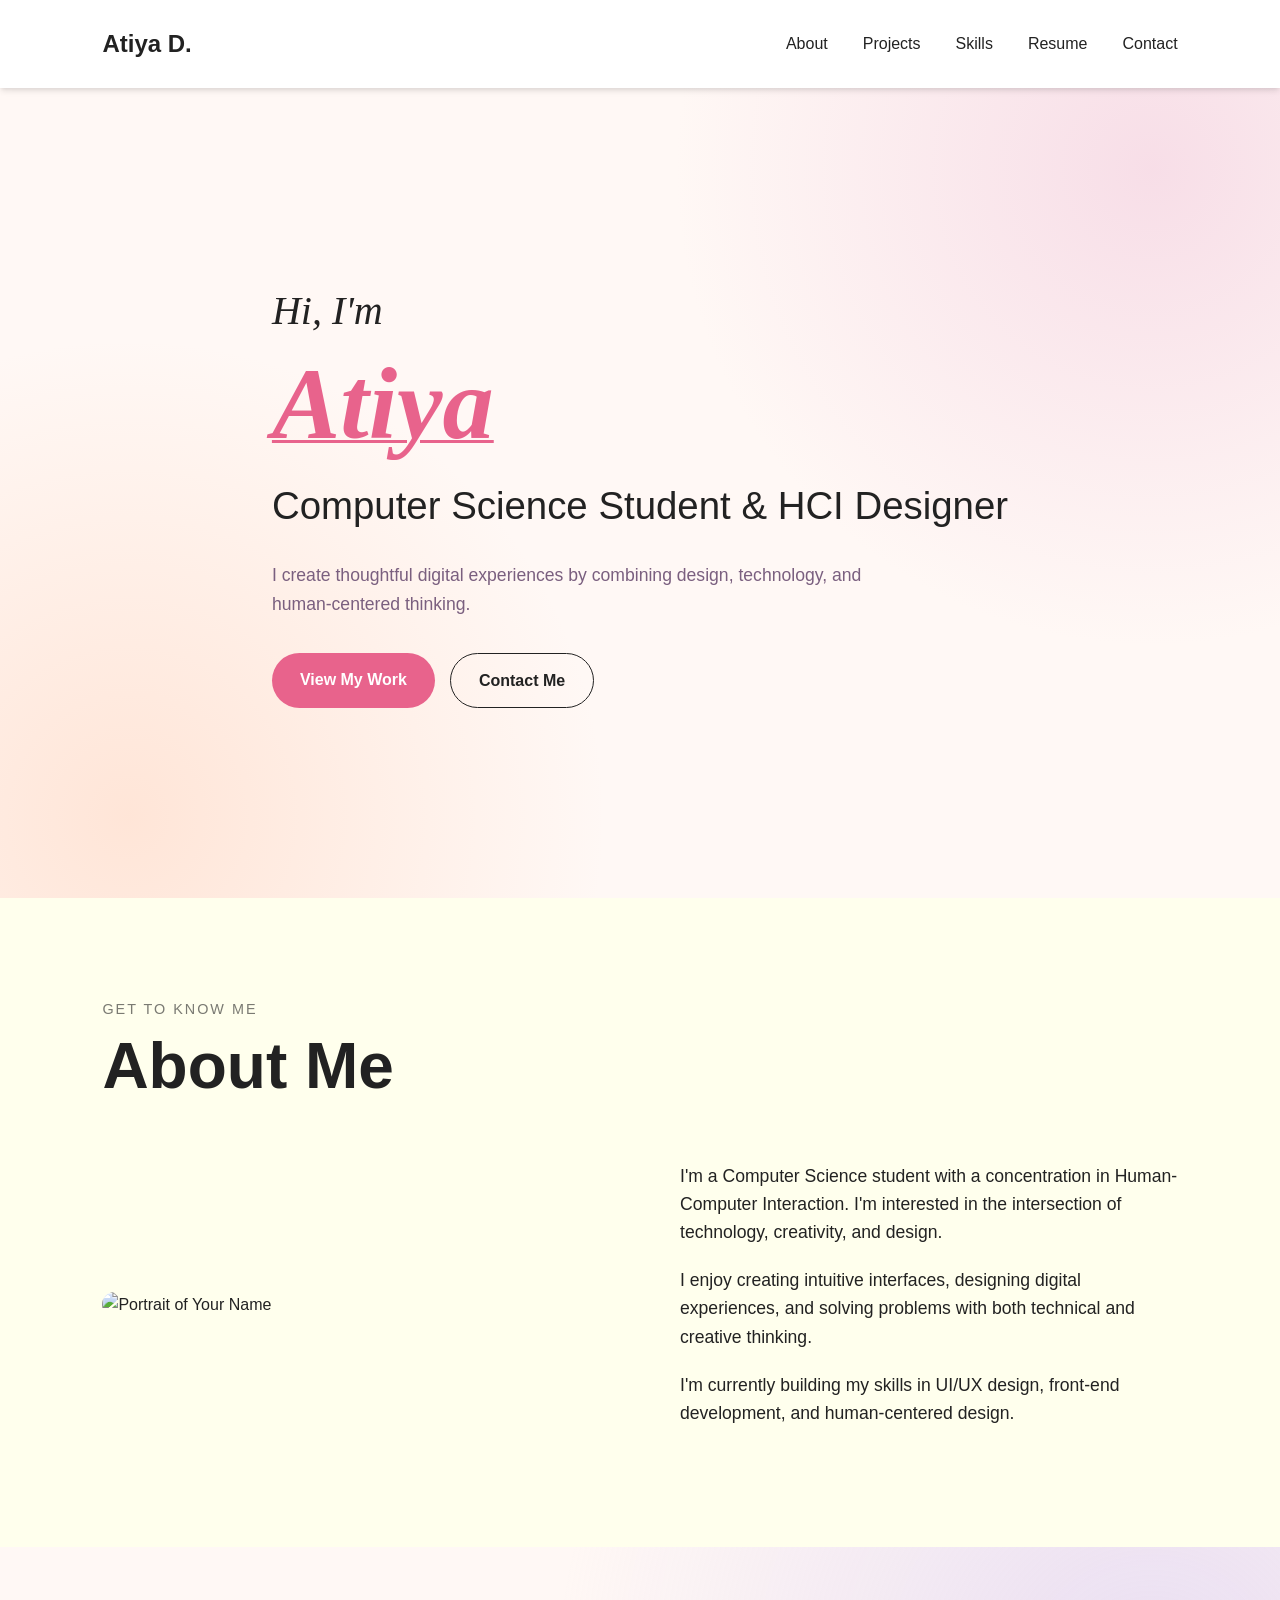
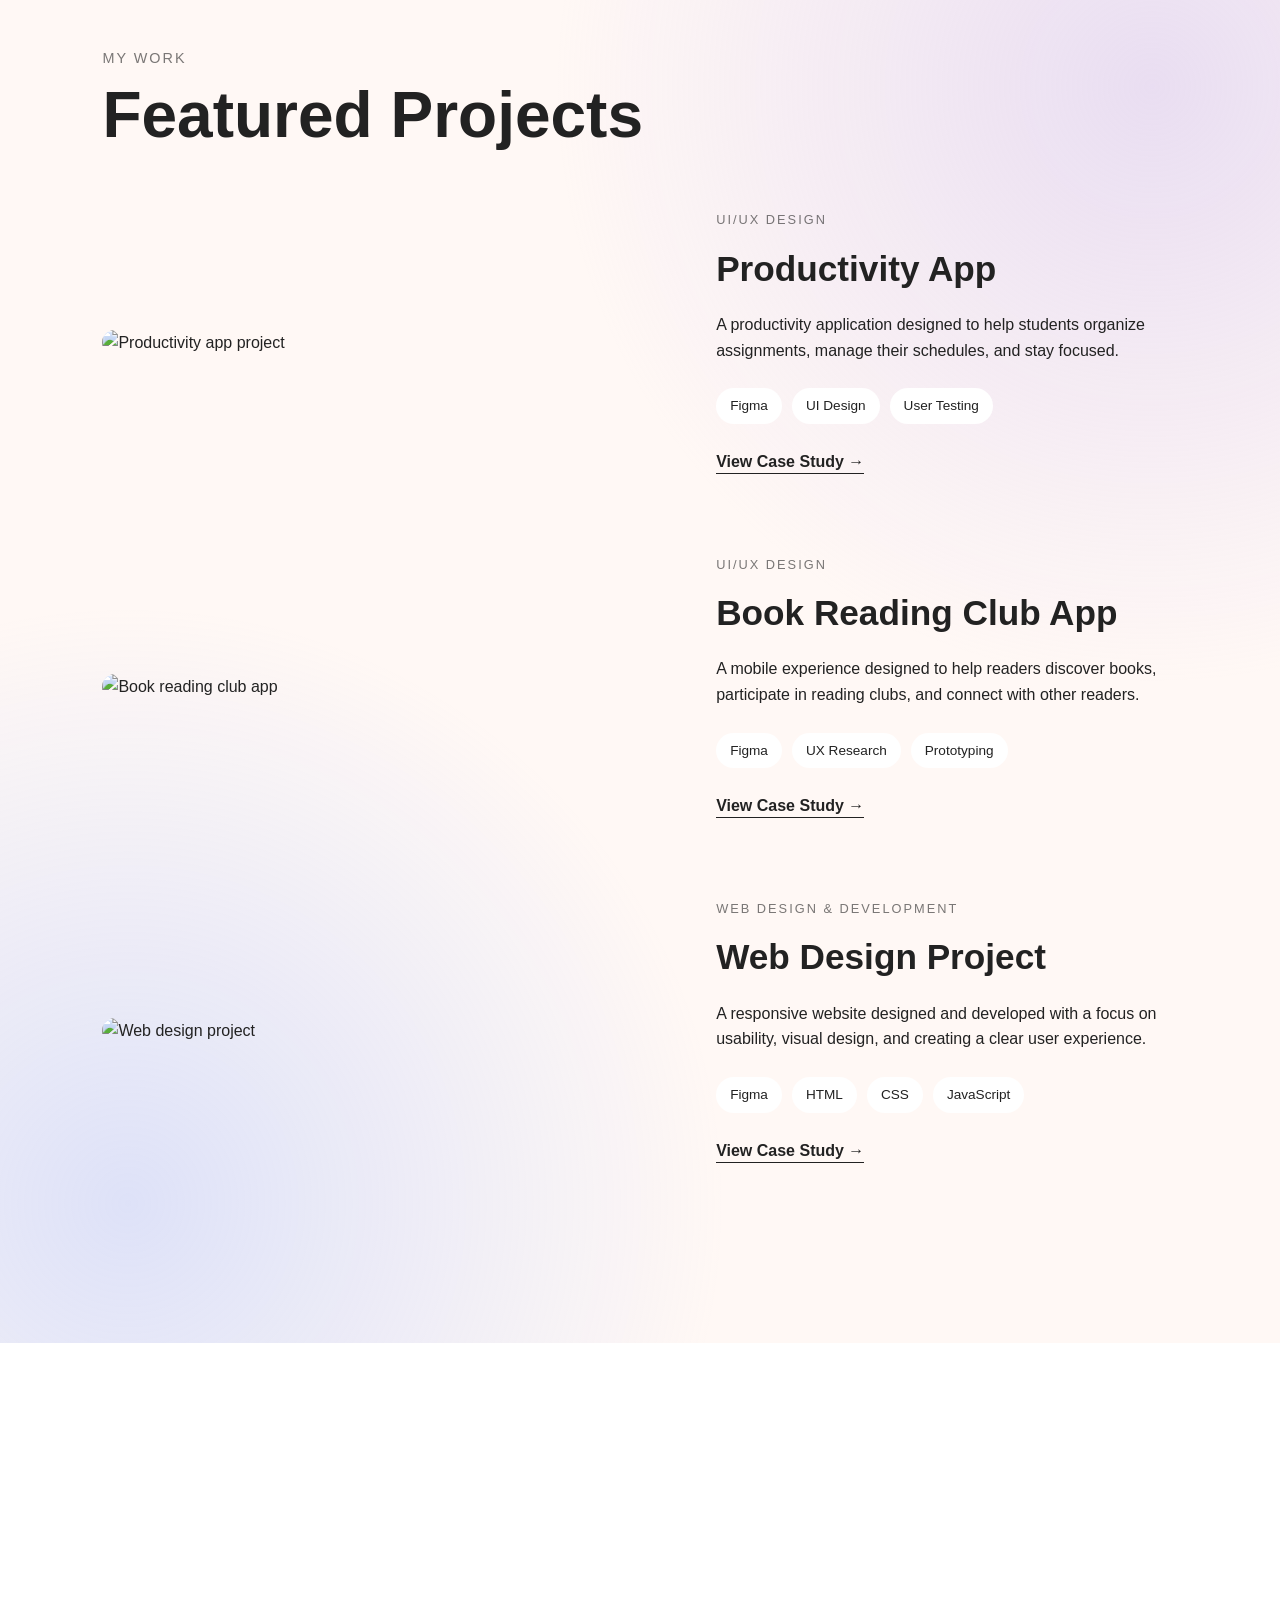
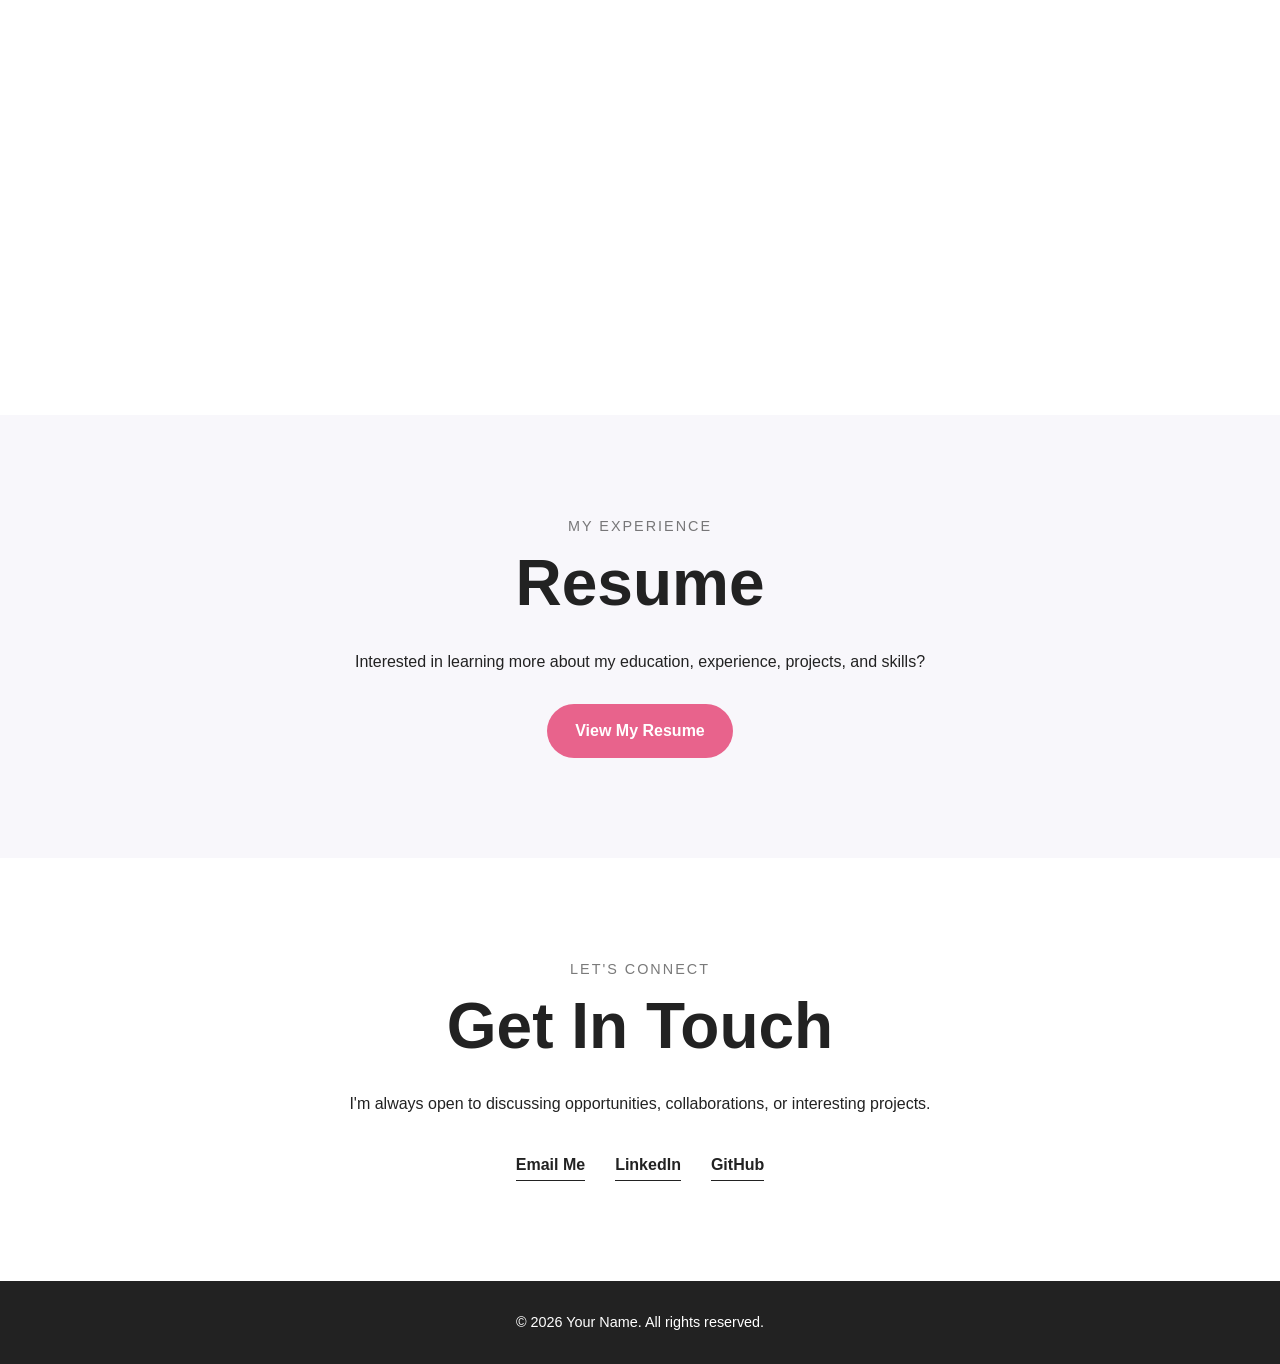
==== index.html @ 1cd979f3 "Initial portfolio" ====
<!DOCTYPE html>
<html lang="en">

<head>
    <meta charset="UTF-8">

    <!-- Makes the website responsive on phones/tablets -->
    <meta name="viewport" content="width=device-width, initial-scale=1.0">

    <title>Atiya D. | Portfolio</title>

    <!-- Connects your CSS file -->
    <link rel="stylesheet" href="style.css">
</head>

<body>

    <!-- =========================
         NAVIGATION
    ========================== -->
    <header>
        <nav class="navbar">

            <a href="#home" class="logo">
                Atiya D.
            </a>

            <ul class="nav-links">
                <li><a href="#about">About</a></li>
                <li><a href="#projects">Projects</a></li>
                <li><a href="#skills">Skills</a></li>
                <li><a href="#resume">Resume</a></li>
                <li><a href="#contact">Contact</a></li>
            </ul>

        </nav>
    </header>


    <main>

        <!-- =========================
             HERO SECTION
        ========================== -->
        <section id="home" class="hero">

            <div class="hero-content">

                <p class="hero-intro">
                    Hi, I'm
                </p>

                <h1>
                    Atiya
                </h1>

                <h2>
                    Computer Science Student & HCI Designer
                </h2>

                <p class="hero-description">
                    I create thoughtful digital experiences by combining
                    design, technology, and human-centered thinking.
                </p>

                <div class="hero-buttons">
                    <a href="#projects" class="button">
                        View My Work
                    </a>

                    <a href="#contact" class="button secondary-button">
                        Contact Me
                    </a>
                </div>

            </div>

        </section>


        <!-- =========================
             ABOUT SECTION
        ========================== -->
        <section id="about" class="about fade-in">

            <div class="section-heading">
                <p>Get to know me</p>
                <h2>About Me</h2>
            </div>

            <div class="about-content">

                <div class="about-image">
                    <!-- Add your image later -->
                    <img src="images/profile.jpg" alt="Portrait of Your Name">
                </div>

                <div class="about-text">

                    <p>
                        I'm a Computer Science student with a concentration
                        in Human-Computer Interaction. I'm interested in the
                        intersection of technology, creativity, and design.
                    </p>

                    <p>
                        I enjoy creating intuitive interfaces, designing
                        digital experiences, and solving problems with
                        both technical and creative thinking.
                    </p>

                    <p>
                        I'm currently building my skills in UI/UX design,
                        front-end development, and human-centered design.
                    </p>

                </div>

            </div>

        </section>


        <!-- =========================
             PROJECTS SECTION
        ========================== -->
        <section id="projects" class="projects fade-in">

            <div class="section-heading">
                <p>My work</p>
                <h2>Featured Projects</h2>
            </div>


            <!-- PROJECT 1 -->
            <article class="project-card fade-in">

                <div class="project-image">
                    <img
                        src="images/productivity-app.png"
                        alt="Productivity app project"
                    >
                </div>

                <div class="project-info">

                    <p class="project-category">
                        UI/UX Design
                    </p>

                    <h3>
                        Productivity App
                    </h3>

                    <p>
                        A productivity application designed to help
                        students organize assignments, manage their
                        schedules, and stay focused.
                    </p>

                    <div class="project-tools">
                        <span>Figma</span>
                        <span>UI Design</span>
                        <span>User Testing</span>
                    </div>

                    <a href="#" class="project-link">
                        View Case Study →
                    </a>

                </div>

            </article>


            <!-- PROJECT 2 -->
            <article class="project-card">

                <div class="project-image">
                    <img
                        src="images/book-app.png"
                        alt="Book reading club app"
                    >
                </div>

                <div class="project-info">

                    <p class="project-category">
                        UI/UX Design
                    </p>

                    <h3>
                        Book Reading Club App
                    </h3>

                    <p>
                        A mobile experience designed to help readers
                        discover books, participate in reading clubs,
                        and connect with other readers.
                    </p>

                    <div class="project-tools">
                        <span>Figma</span>
                        <span>UX Research</span>
                        <span>Prototyping</span>
                    </div>

                    <a href="#" class="project-link">
                        View Case Study →
                    </a>

                </div>

            </article>


            <!-- PROJECT 3 -->
            <a
    href="projects/web-project.html"
    class="project-card"
>

    <div class="project-image">

        <img
            src="images/web-project.png"
            alt="Web design project"
        >

    </div>

    <div class="project-info">

        <p class="project-category">
            Web Design & Development
        </p>

        <h3>
            Web Design Project
        </h3>

        <p>
            A responsive website designed and developed
            with a focus on usability, visual design,
            and creating a clear user experience.
        </p>

        <div class="project-tools">
            <span>Figma</span>
            <span>HTML</span>
            <span>CSS</span>
            <span>JavaScript</span>
        </div>

        <span class="project-link">
            View Case Study →
        </span>

    </div>

</a>

        </section>


        <!-- =========================
             SKILLS SECTION
        ========================== -->
        <section id="skills" class="skills fade-in">

            <div class="section-heading">
                <p>What I work with</p>
                <h2>Skills</h2>
            </div>

            <div class="skills-container">

                <div class="skill-category">
                    <h3>Design</h3>

                    <ul>
                        <li>Figma</li>
                        <li>UI Design</li>
                        <li>UX Design</li>
                        <li>Prototyping</li>
                        <li>User Testing</li>
                    </ul>
                </div>


                <div class="skill-category">
                    <h3>Development</h3>

                    <ul>
                        <li>HTML</li>
                        <li>CSS</li>
                        <li>JavaScript</li>
                        <li>Python</li>
                        <li>Java</li>
                    </ul>
                </div>


                <div class="skill-category">
                    <h3>Tools</h3>

                    <ul>
                        <li>GitHub</li>
                        <li>VS Code</li>
                        <li>Adobe Creative Cloud</li>
                        <li>Microsoft Excel</li>
                    </ul>
                </div>

            </div>

        </section>


        <!-- =========================
             RESUME SECTION
        ========================== -->
        <section id="resume" class="resume fade-in">

            <div class="section-heading">
                <p>My experience</p>
                <h2>Resume</h2>
            </div>

            <p>
                Interested in learning more about my education,
                experience, projects, and skills?
            </p>

            <a href="resume.pdf" class="button" target="_blank">
                View My Resume
            </a>

        </section>


        <!-- =========================
             CONTACT SECTION
        ========================== -->
        <section id="contact" class="contact fade-in">

            <div class="section-heading">
                <p>Let's connect</p>
                <h2>Get In Touch</h2>
            </div>

            <p>
                I'm always open to discussing opportunities,
                collaborations, or interesting projects.
            </p>

            <div class="contact-links">

                <a href="mailto:youremail@example.com">
                    Email Me
                </a>

                <a href="https://www.linkedin.com/" target="_blank">
                    LinkedIn
                </a>

                <a href="https://github.com/" target="_blank">
                    GitHub
                </a>

            </div>

        </section>

    </main>


    <!-- =========================
         FOOTER
    ========================== -->
    <footer>

        <p>
            © 2026 Your Name. All rights reserved.
        </p>

    </footer>

    <script src="script.js"></script>

    <button id="back-to-top">
    ↑
</button>


</body>

</html>
---- style.css ----
/* =========================================
   1. RESET & GENERAL STYLES
========================================= */

* {
    margin: 0;
    padding: 0;
    box-sizing: border-box;
}

html {
    scroll-behavior: smooth;
}

body {
    font-family: Arial, Helvetica, sans-serif;
    background-color: #ffffff;
    color: #222222;
    line-height: 1.6;
}

img {
    max-width: 100%;
    display: block;
}

a {
    text-decoration: none;
    color: inherit;
}

ul {
    list-style: none;
}


/* =========================================
   2. REUSABLE CONTAINER
========================================= */

section {
    width: 100%;
    padding: 100px 8%;
}


/* =========================================
   3. NAVIGATION
========================================= */

header {
    width: 100%;
    background-color: #ffffff;
    position: sticky;
    top: 0;
    z-index: 1000;
}

.navbar {
    max-width: 1400px;
    margin: 0 auto;

    display: flex;
    justify-content: space-between;
    align-items: center;

    padding: 25px 8%;

    box-shadow: 0 4px 6px -1px rgba(0, 0, 0, 0.1), 0 2px 4px -1px rgba(0, 0, 0, 0.06);

}

.navbar a {
  display: inline-block;
  transition: transform 0.3s cubic-bezier(0.175, 0.885, 0.32, 1.275);
}

.navbar a:hover {
  transform: translateY(-6px) scale(1.1);
}


@keyframes fadeIn {
  from {
    opacity: 0;
  }
  to {
    opacity: 1;
  }
}

/* Hide the list items initially and assign the animation */
.nav-links li {
  opacity: 0;
  animation: fadeIn 0.8s ease-in-out forwards;
}

/* Create the staggered delays */
.nav-links li:nth-child(1) { animation-delay: 0.1s; }
.nav-links li:nth-child(2) { animation-delay: 0.2s; }
.nav-links li:nth-child(3) { animation-delay: 0.3s; }
.nav-links li:nth-child(4) { animation-delay: 0.4s; }
.nav-links li:nth-child(5) { animation-delay: 0.5s; }


.logo {
    font-size: 1.5rem;
    font-weight: 700;
}

.nav-links {
    display: flex;
    gap: 35px;
}

.nav-links a {
    font-size: 1rem;
    transition: 0.3s ease;
}

.nav-links a:hover {
    opacity: 0.6;
}


/* =========================================
   4. HERO SECTION
========================================= */

.hero {
    min-height: 90vh;

    display: flex;
    align-items: center;

    background:
        radial-gradient(
            circle at 90% 10%,
            rgba(238, 190, 215, 0.45),
            transparent 35%
        ),
        radial-gradient(
            circle at 10% 90%,
            rgba(255, 194, 160, 0.35),
            transparent 35%
        ),
        #fff8f5;
}

.hero-content {
    max-width: 850px;
    margin: 0 auto;
}

.hero-intro {
    font-size: clamp(1.75rem, 8vw, 2.5rem);
    font-family: playfair display, serif;
    font-style: italic;
    margin-bottom: 10px;
}

.hero h1 {
    font-size: clamp(3.5rem, 8vw, 7rem);
    font-style: italic;
    font-family: playfair display, serif;
    text-decoration: underline #E8638C 3px;
    color: #E8638C;
    line-height: 1;
    margin-bottom: 20px;
}

.hero h2 {
    font-size: clamp(1.5rem, 3vw, 2.5rem);
    font-weight: 400;
    margin-bottom: 25px;
}

.hero-description {
    max-width: 650px;
    font-size: 1.1rem;
    color: #7A5F7F;
    margin-bottom: 35px;
}


/* =========================================
   5. BUTTONS
========================================= */

.hero-buttons {
    display: flex;
    gap: 15px;
    flex-wrap: wrap;
}

.button {
    display: inline-block;

    padding: 14px 28px;

    background-color: #E8638C;
    color: #ffffff;

    border-radius: 50px;

    font-weight: 600;

    transition: 0.3s ease;
}

.button:hover {
    transform: translateY(-3px);
    opacity: 0.85;
}

.secondary-button {
    background-color: transparent;
    color: #222222;
    border: 1px solid #222222;
}


/* =========================================
   6. SECTION HEADINGS
========================================= */

.section-heading {
    margin-bottom: 60px;
}

.section-heading p {
    font-size: 0.9rem;
    text-transform: uppercase;
    letter-spacing: 2px;
    margin-bottom: 10px;
    opacity: 0.6;
}

.section-heading h2 {
    font-size: clamp(2.5rem, 5vw, 4rem);
    line-height: 1.1;
}


/* =========================================
   7. ABOUT SECTION
========================================= */

.about {
    max-width: 1400px;
    margin: 0 auto;
    background-color: #ffffed;
}

.about-content {
    display: grid;

    grid-template-columns: 1fr 1fr;

    gap: 80px;

    align-items: center;
}

.about-image img {
    width: 100%;
    max-width: 500px;

    border-radius: 20px;
}

.about-text {
    max-width: 600px;
}

.about-text p {
    font-size: 1.1rem;
    margin-bottom: 20px;
}


/* =========================================
   8. PROJECTS SECTION
========================================= */

.projects {
    background:
        radial-gradient(
            circle at 90% 10%,
            rgba(207, 190, 238, 0.45),
            transparent 35%
        ),
        radial-gradient(
            circle at 10% 90%,
            rgba(160, 185, 255, 0.35),
            transparent 35%
        ),
        #fff8f5;
}

.project-card {
    max-width: 1200px;

    margin: 0 auto 80px;

    display: grid;

    grid-template-columns: 1.2fr 1fr;

    gap: 60px;

    align-items: center;
}

.project-image img {
    width: 100%;

    border-radius: 20px;

    transition: 0.4s ease;
}

.project-image img:hover {
    transform: scale(1.02);
}

.project-info {
    max-width: 500px;
}

.project-category {
    text-transform: uppercase;

    letter-spacing: 2px;

    font-size: 0.8rem;

    opacity: 0.6;

    margin-bottom: 10px;
}

.project-info h3 {
    font-size: 2.2rem;

    margin-bottom: 15px;
}

.project-info > p:not(.project-category) {
    margin-bottom: 25px;
}

.project-tools {
    display: flex;

    flex-wrap: wrap;

    gap: 10px;

    margin-bottom: 25px;
}

.project-tools span {
    padding: 7px 14px;

    background-color: #ffffff;

    border-radius: 20px;

    font-size: 0.85rem;
}

.project-link {
    font-weight: 600;

    border-bottom: 1px solid #222222;

    padding-bottom: 3px;
}


/* =========================================
   9. SKILLS SECTION
========================================= */

.skills-container {
    max-width: 1200px;

    margin: 0 auto;

    display: grid;

    grid-template-columns: repeat(3, 1fr);

    gap: 30px;
}

.skill-category {
    padding: 35px;

    border: 1px solid #dddddd;

    border-radius: 20px;
}

.skill-category h3 {
    font-size: 1.5rem;

    margin-bottom: 20px;
}

.skill-category li {
    margin-bottom: 10px;

    opacity: 0.8;
}


/* =========================================
   10. RESUME SECTION
========================================= */

.resume {
    text-align: center;

    background-color: #f8f7fb;
}

.resume .section-heading {
    margin-bottom: 30px;
}

.resume > p {
    max-width: 600px;

    margin: 0 auto 30px;
}


/* =========================================
   11. CONTACT SECTION
========================================= */

.contact {
    text-align: center;
}

.contact .section-heading {
    margin-bottom: 30px;
}

.contact > p {
    max-width: 600px;

    margin: 0 auto 35px;
}

.contact-links {
    display: flex;

    justify-content: center;

    gap: 30px;

    flex-wrap: wrap;
}

.contact-links a {
    font-weight: 600;

    border-bottom: 1px solid #222222;

    padding-bottom: 3px;
}


/* =========================================
   12. FOOTER
========================================= */

footer {
    padding: 30px 8%;

    text-align: center;

    background-color: #222222;

    color: #ffffff;

    font-size: 0.9rem;
}


/* =========================================
   13. TABLET RESPONSIVENESS
========================================= */

@media (max-width: 900px) {

    .about-content {
        grid-template-columns: 1fr;

        gap: 40px;
    }

    .project-card {
        grid-template-columns: 1fr;

        gap: 35px;
    }

    .skills-container {
        grid-template-columns: 1fr 1fr;
    }

}


/* =========================================
   14. MOBILE RESPONSIVENESS
========================================= */

@media (max-width: 600px) {

    section {
        padding: 70px 6%;
    }

    .navbar {
        padding: 20px 6%;
    }

    .nav-links {
        gap: 15px;
    }

    .nav-links a {
        font-size: 0.85rem;
    }

    .hero {
        min-height: 80vh;
    }

    .hero h1 {
        font-size: 3.5rem;
    }

    .skills-container {
        grid-template-columns: 1fr;
    }

    .project-info h3 {
        font-size: 1.8rem;
    }

}

#back-to-top {
    position: fixed;

    bottom: 30px;
    right: 30px;

    width: 50px;
    height: 50px;

    border: none;
    border-radius: 50%;

    background-color: #222222;
    color: #ffffff;

    font-size: 1.2rem;

    cursor: pointer;

    display: none;
}

/* =========================================
   SCROLL ANIMATION
========================================= */

.fade-in {
    opacity: 0;
    transform: translateY(40px);
    transition: opacity 0.8s ease, transform 0.8s ease;
}

.fade-in.show {
    opacity: 1;
    transform: translateY(0);
}

/* =========================================
   PROJECT CASE STUDY
========================================= */

.project-hero {
    max-width: 1000px;
    margin: 0 auto;
    text-align: center;
    padding-top: 140px;
    padding-bottom: 80px;
}

.project-hero h1 {
    font-size: clamp(3rem, 7vw, 6rem);
    line-height: 1.1;
    margin-bottom: 25px;
}

.project-hero > p:last-child {
    max-width: 700px;
    margin: 0 auto;
    font-size: 1.2rem;
}


.case-study-image {
    max-width: 1200px;
    margin: 0 auto;
    padding: 0 8% 100px;
}

.case-study-image img {
    width: 100%;
    border-radius: 20px;
}


.case-study-section {
    max-width: 900px;
    margin: 0 auto;
    padding: 80px 8%;
}

.case-study-section h2 {
    font-size: 2.5rem;
    margin-bottom: 25px;
}

.case-study-section p {
    font-size: 1.1rem;
    margin-bottom: 20px;
}


.case-study-section img {
    width: 100%;
    margin-top: 40px;
    border-radius: 15px;
}


.project-details {
    display: grid;
    grid-template-columns: repeat(3, 1fr);
    gap: 30px;
    margin-top: 50px;
}


.project-details h3 {
    font-size: 1rem;
    margin-bottom: 8px;
}


.project-details p {
    font-size: 0.95rem;
}


.case-study-list {
    padding-left: 20px;
    list-style: disc;
}


.case-study-list li {
    margin-bottom: 15px;
}


.back-to-projects {
    text-align: center;
    padding: 60px 8% 100px;
}


/* =========================================
   CASE STUDY MOBILE
========================================= */

@media (max-width: 700px) {

    .project-details {
        grid-template-columns: 1fr;
    }

    .project-hero {
        padding-top: 90px;
    }

    .case-study-section {
        padding: 60px 6%;
    }

}
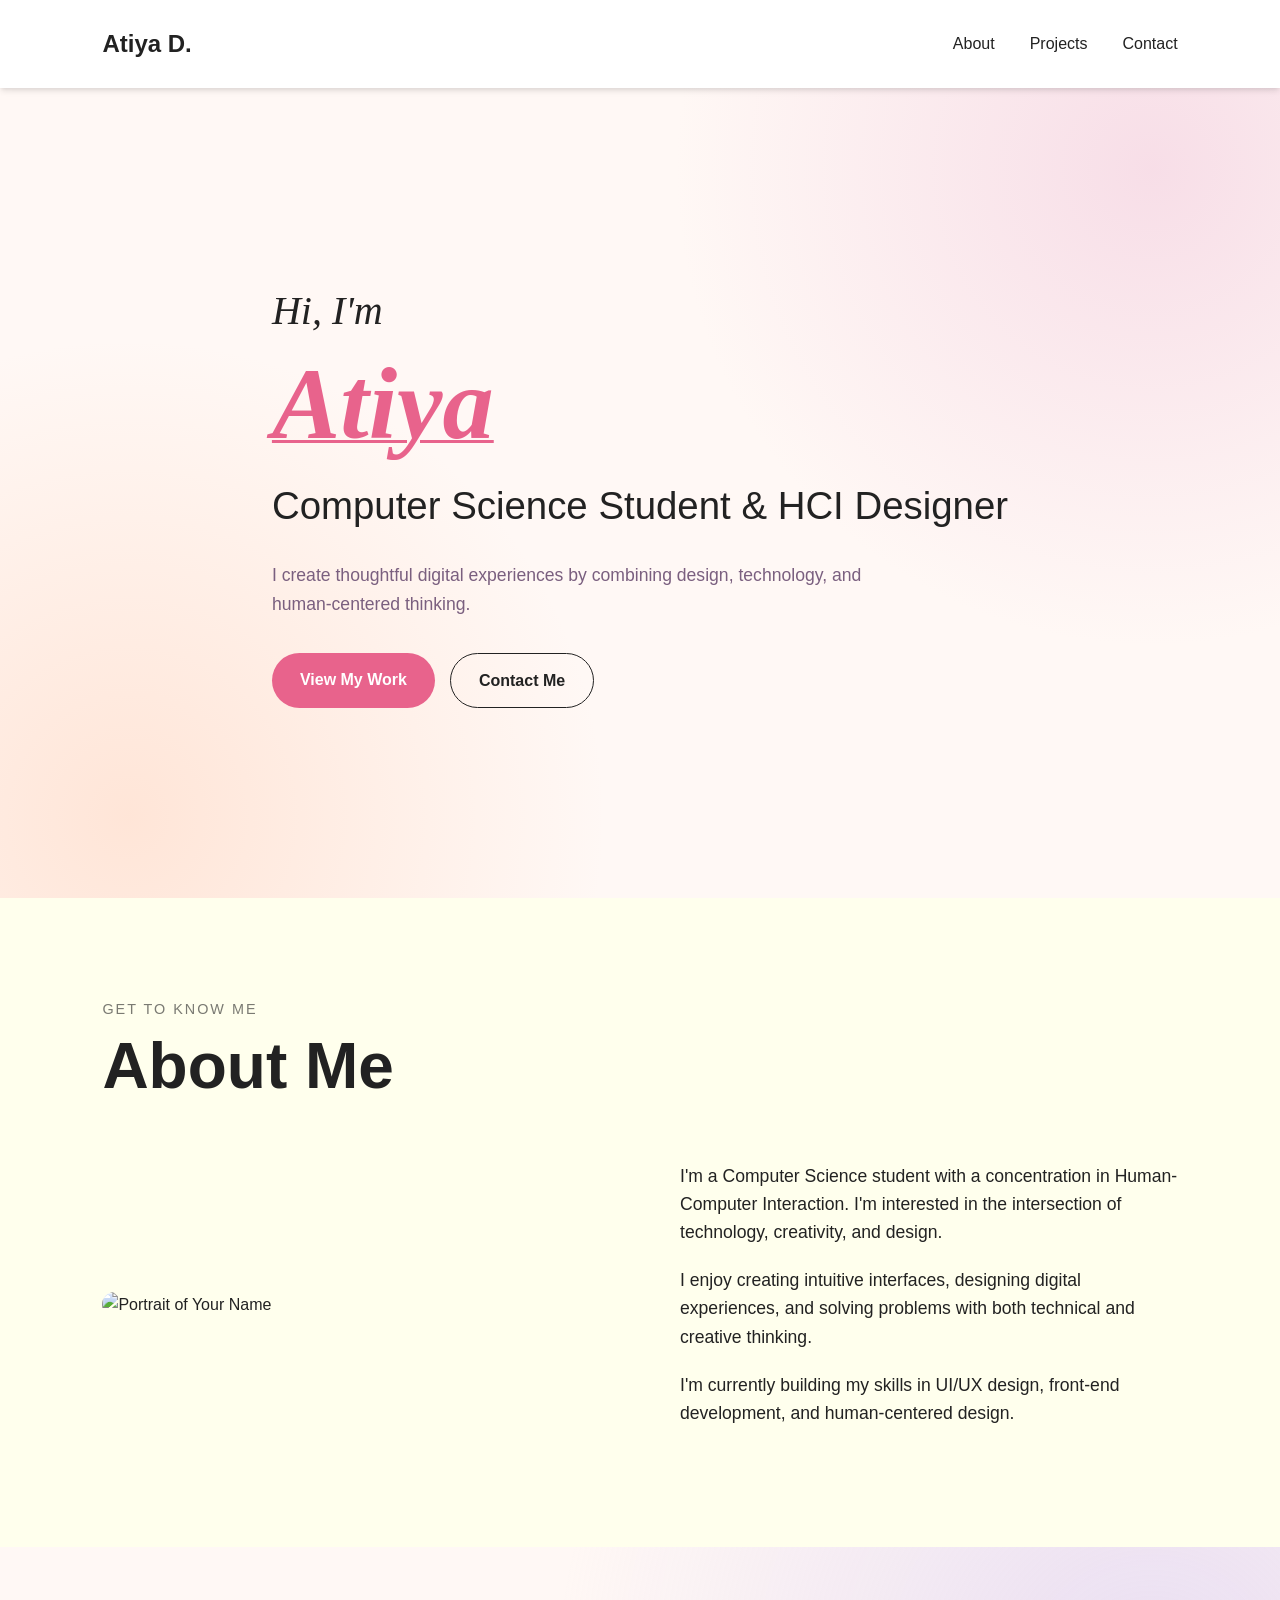
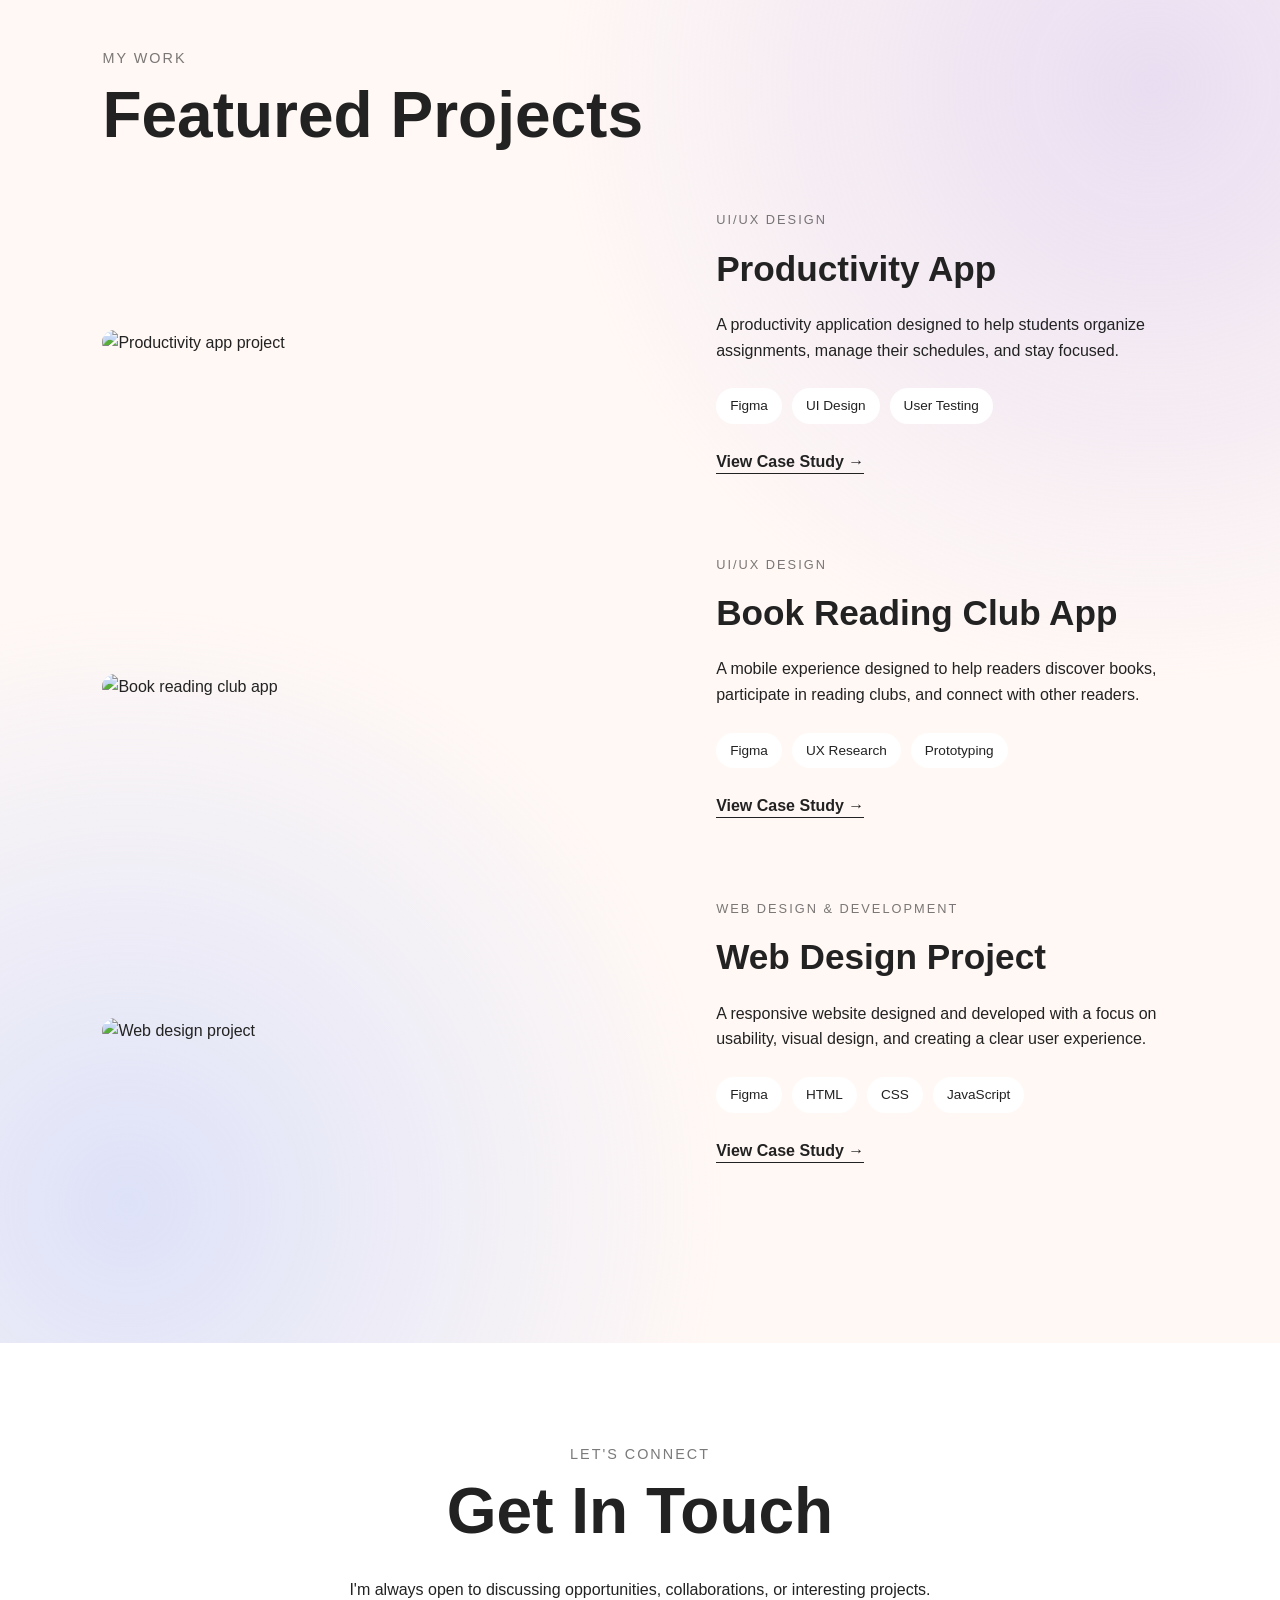
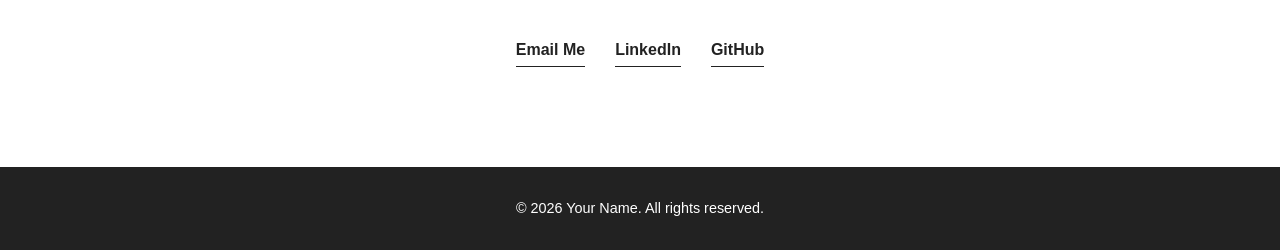
==== commit 8f5ac2cf: "Updated pages" ====
--- a/index.html
+++ b/index.html
@@ -28,8 +28,6 @@
             <ul class="nav-links">
                 <li><a href="#about">About</a></li>
                 <li><a href="#projects">Projects</a></li>
-                <li><a href="#skills">Skills</a></li>
-                <li><a href="#resume">Resume</a></li>
                 <li><a href="#contact">Contact</a></li>
             </ul>
 
@@ -263,81 +261,6 @@
         </section>
 
 
-        <!-- =========================
-             SKILLS SECTION
-        ========================== -->
-        <section id="skills" class="skills fade-in">
-
-            <div class="section-heading">
-                <p>What I work with</p>
-                <h2>Skills</h2>
-            </div>
-
-            <div class="skills-container">
-
-                <div class="skill-category">
-                    <h3>Design</h3>
-
-                    <ul>
-                        <li>Figma</li>
-                        <li>UI Design</li>
-                        <li>UX Design</li>
-                        <li>Prototyping</li>
-                        <li>User Testing</li>
-                    </ul>
-                </div>
-
-
-                <div class="skill-category">
-                    <h3>Development</h3>
-
-                    <ul>
-                        <li>HTML</li>
-                        <li>CSS</li>
-                        <li>JavaScript</li>
-                        <li>Python</li>
-                        <li>Java</li>
-                    </ul>
-                </div>
-
-
-                <div class="skill-category">
-                    <h3>Tools</h3>
-
-                    <ul>
-                        <li>GitHub</li>
-                        <li>VS Code</li>
-                        <li>Adobe Creative Cloud</li>
-                        <li>Microsoft Excel</li>
-                    </ul>
-                </div>
-
-            </div>
-
-        </section>
-
-
-        <!-- =========================
-             RESUME SECTION
-        ========================== -->
-        <section id="resume" class="resume fade-in">
-
-            <div class="section-heading">
-                <p>My experience</p>
-                <h2>Resume</h2>
-            </div>
-
-            <p>
-                Interested in learning more about my education,
-                experience, projects, and skills?
-            </p>
-
-            <a href="resume.pdf" class="button" target="_blank">
-                View My Resume
-            </a>
-
-        </section>
-
 
         <!-- =========================
              CONTACT SECTION
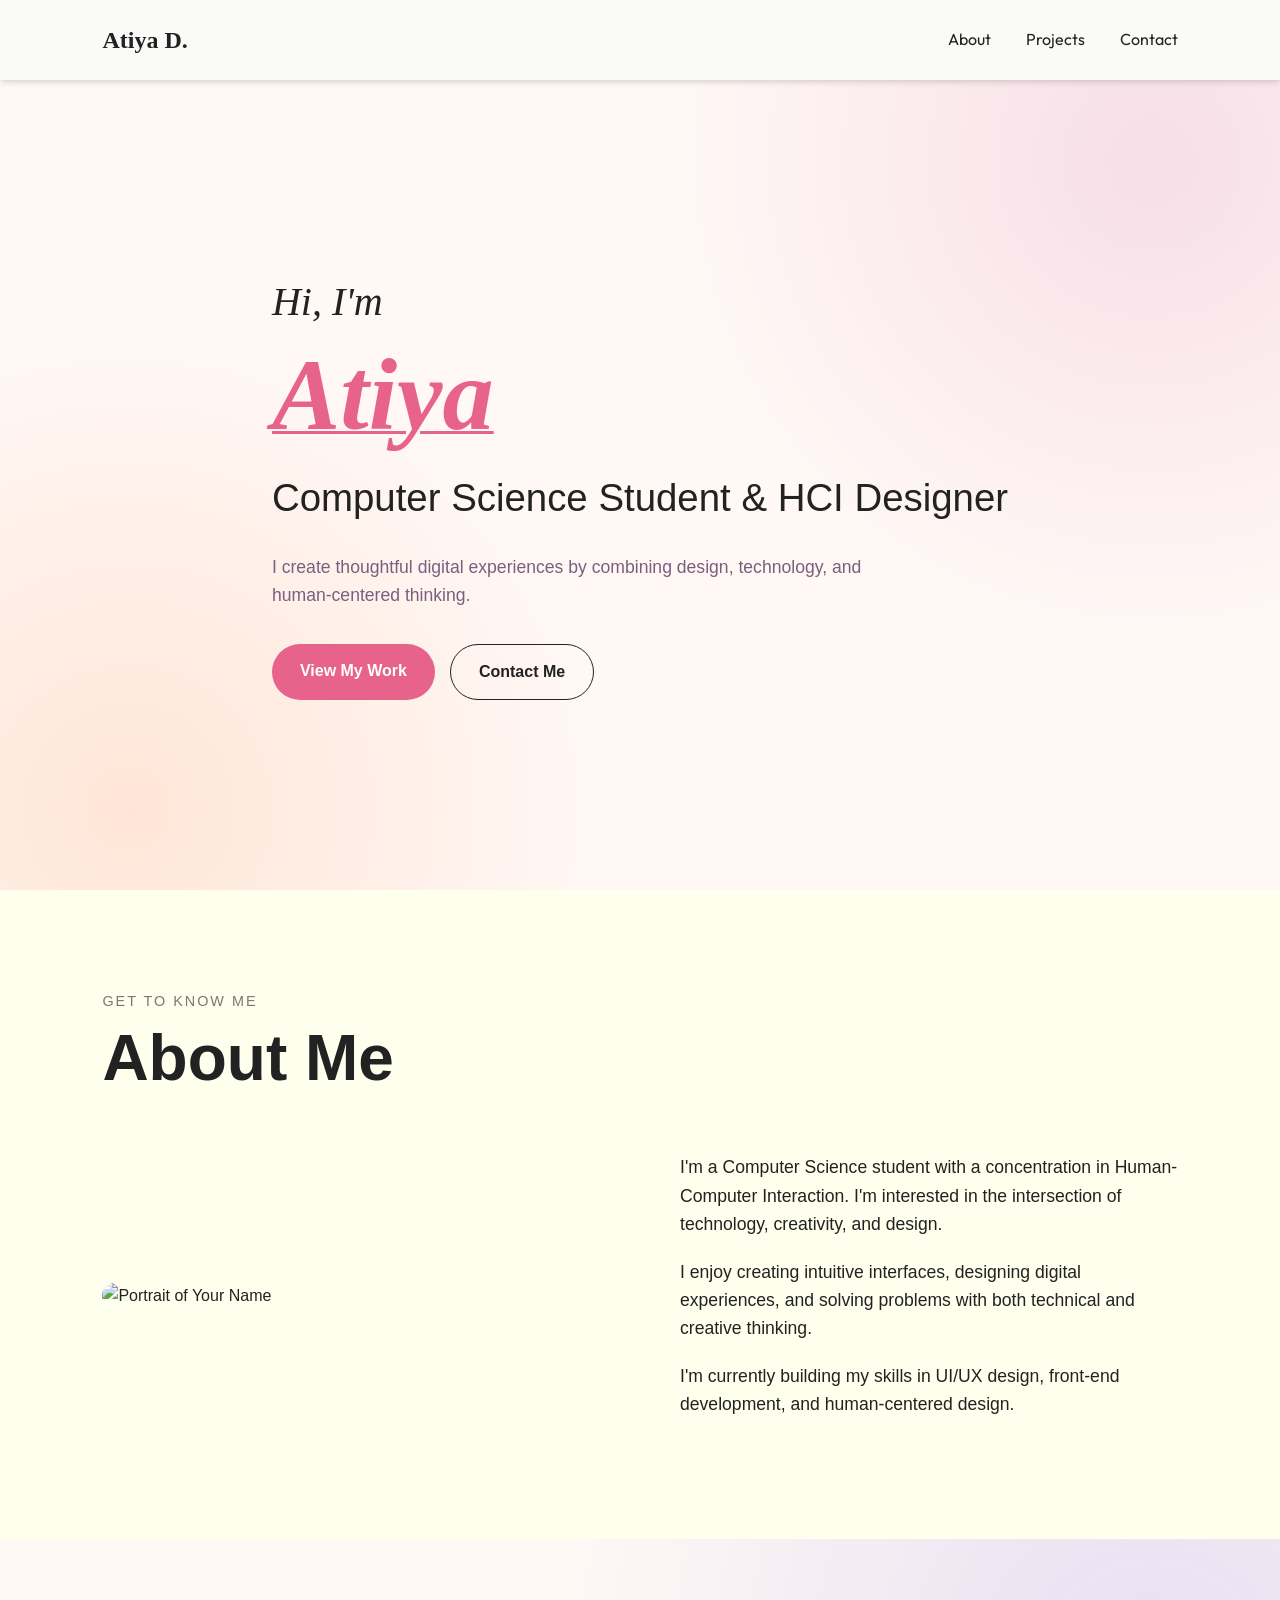
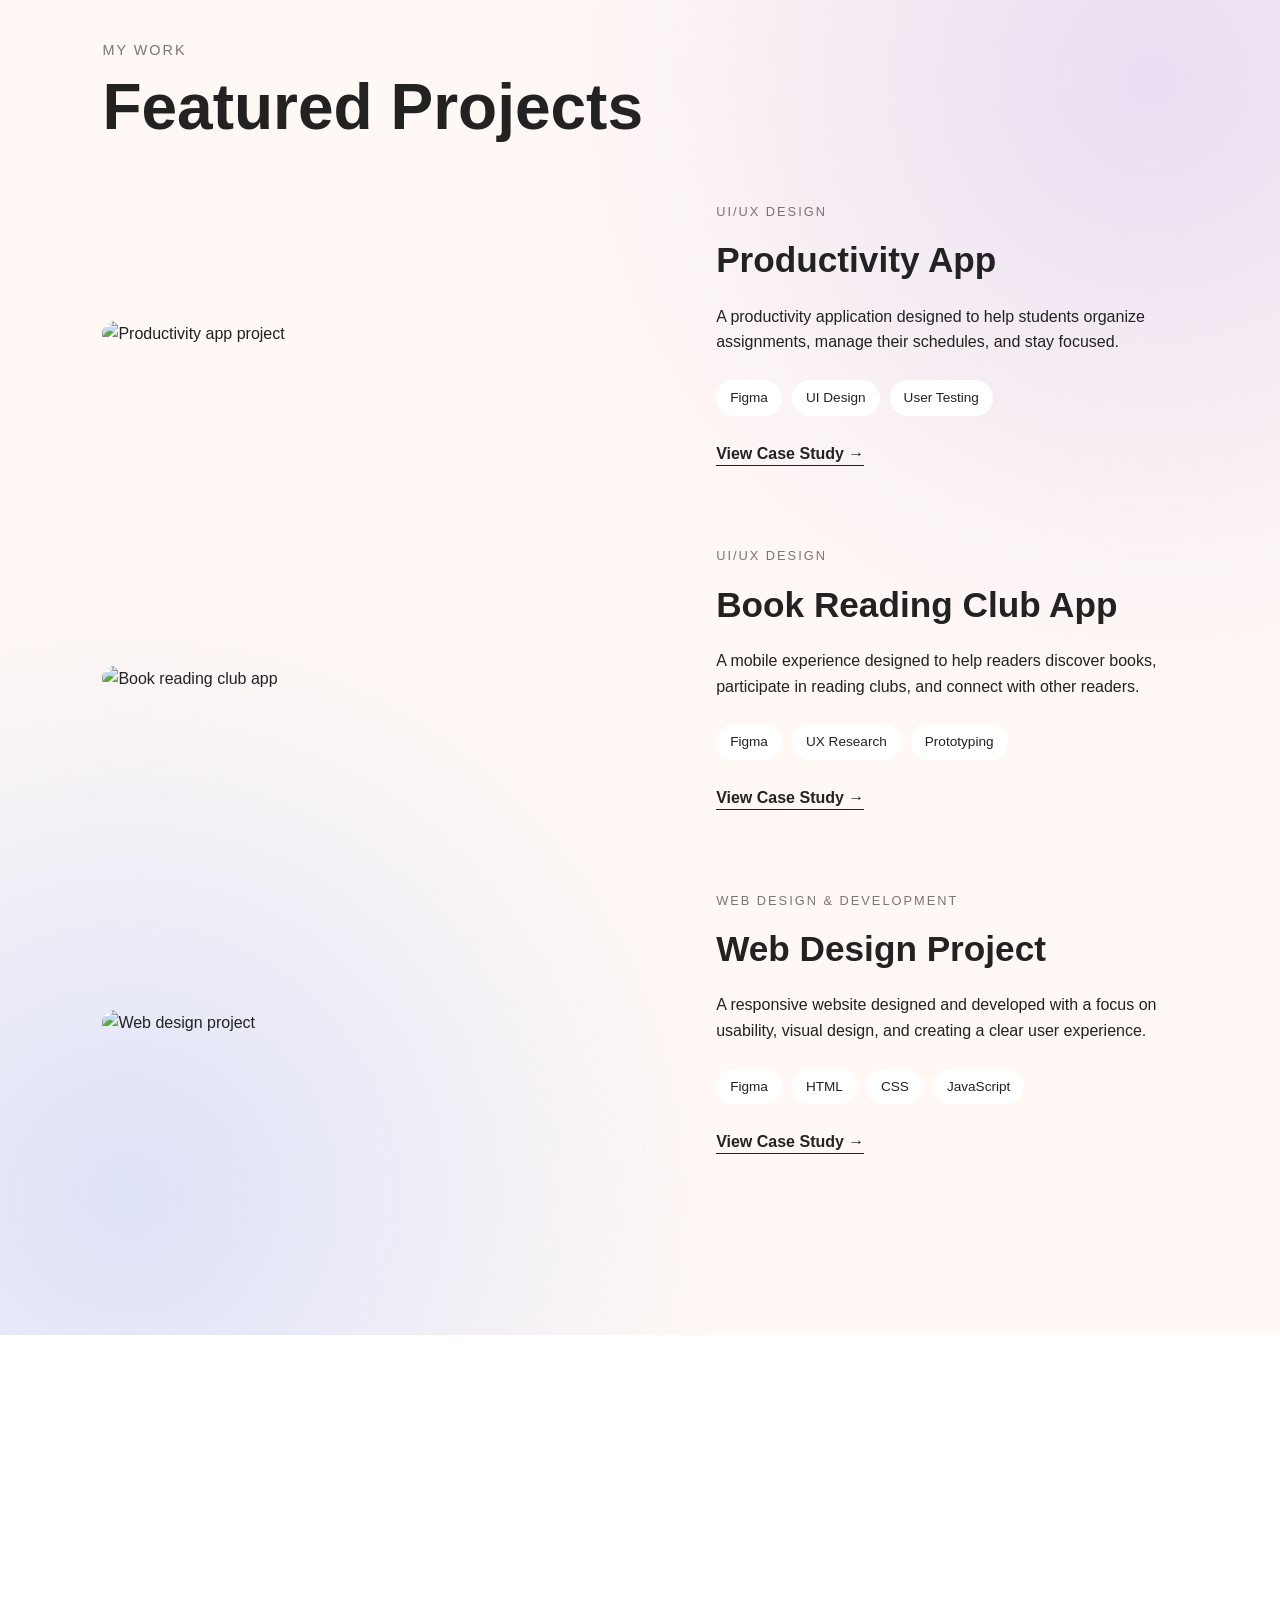
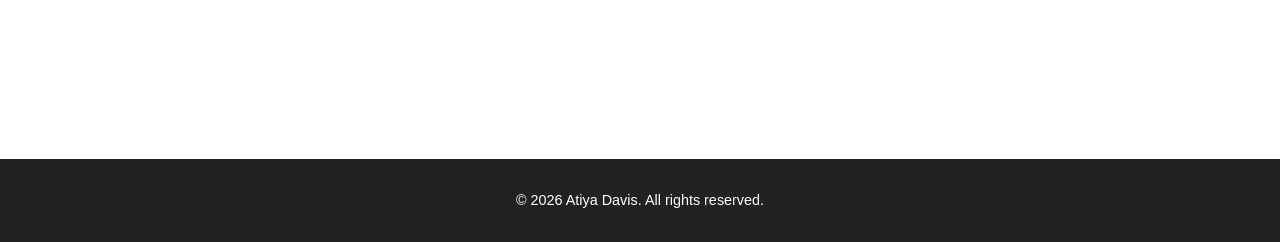
==== commit 19b86c7d: "Updated Fonts" ====
--- a/index.html
+++ b/index.html
@@ -11,6 +11,11 @@
 
     <!-- Connects your CSS file -->
     <link rel="stylesheet" href="style.css">
+
+    <link rel="preconnect" href="https://fonts.googleapis.com">
+    <link rel="preconnect" href="https://fonts.gstatic.com" crossorigin>
+    <link href="https://fonts.googleapis.com/css2?family=Outfit:wght@100..900&display=swap" rel="stylesheet">
+
 </head>
 
 <body>
@@ -304,7 +309,7 @@
     <footer>
 
         <p>
-            © 2026 Your Name. All rights reserved.
+            © 2026 Atiya Davis. All rights reserved.
         </p>
 
     </footer>
--- a/style.css
+++ b/style.css
@@ -50,12 +50,13 @@
 
 header {
     width: 100%;
-    background-color: #ffffff;
+    background-color: #FAFAF8;
     position: sticky;
     top: 0;
     z-index: 1000;
 }
 
+
 .navbar {
     max-width: 1400px;
     margin: 0 auto;
@@ -64,11 +65,14 @@
     justify-content: space-between;
     align-items: center;
 
+    height: 80px;
     padding: 25px 8%;
 
     box-shadow: 0 4px 6px -1px rgba(0, 0, 0, 0.1), 0 2px 4px -1px rgba(0, 0, 0, 0.06);
 
 }
+
+
 
 .navbar a {
   display: inline-block;
@@ -106,6 +110,7 @@
 .logo {
     font-size: 1.5rem;
     font-weight: 700;
+    font-family: fraunces, serif;
 }
 
 .nav-links {
@@ -115,6 +120,7 @@
 
 .nav-links a {
     font-size: 1rem;
+    font-family: outfit, sans-serif;
     transition: 0.3s ease;
 }
 
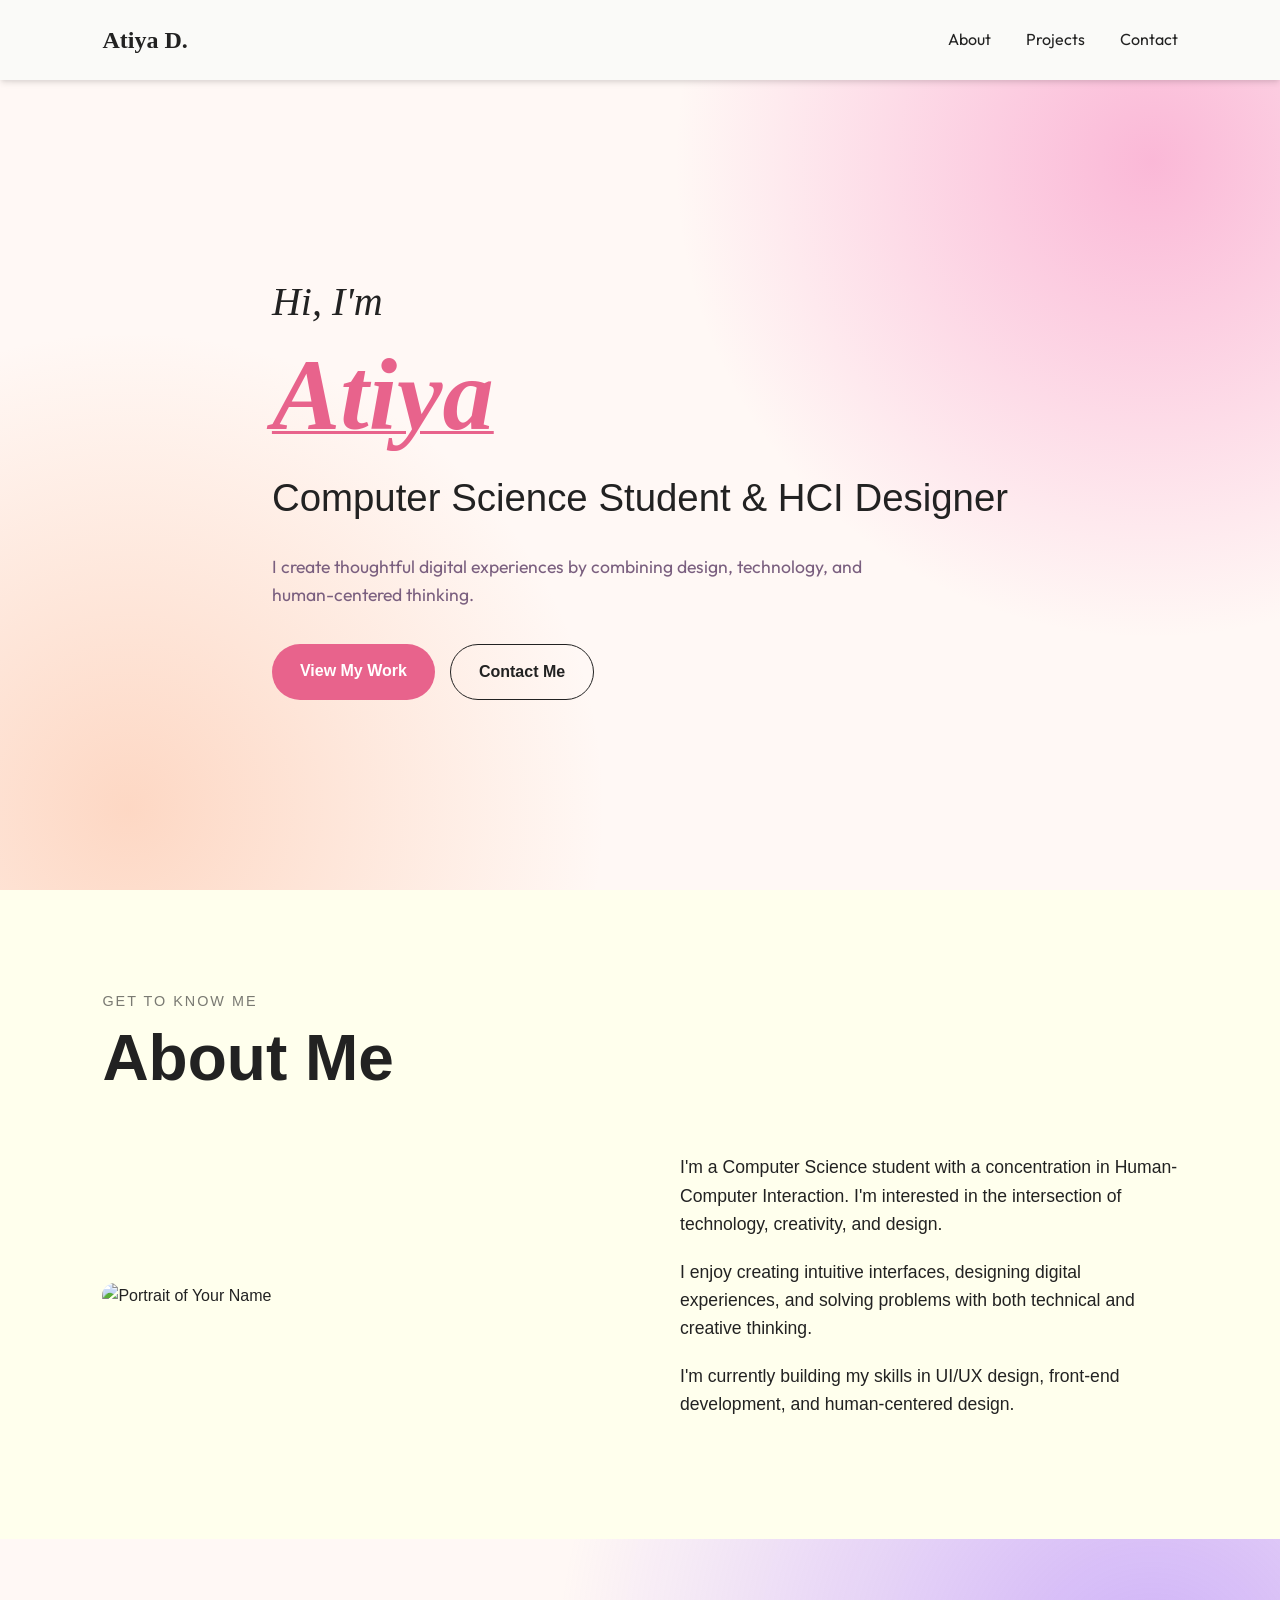
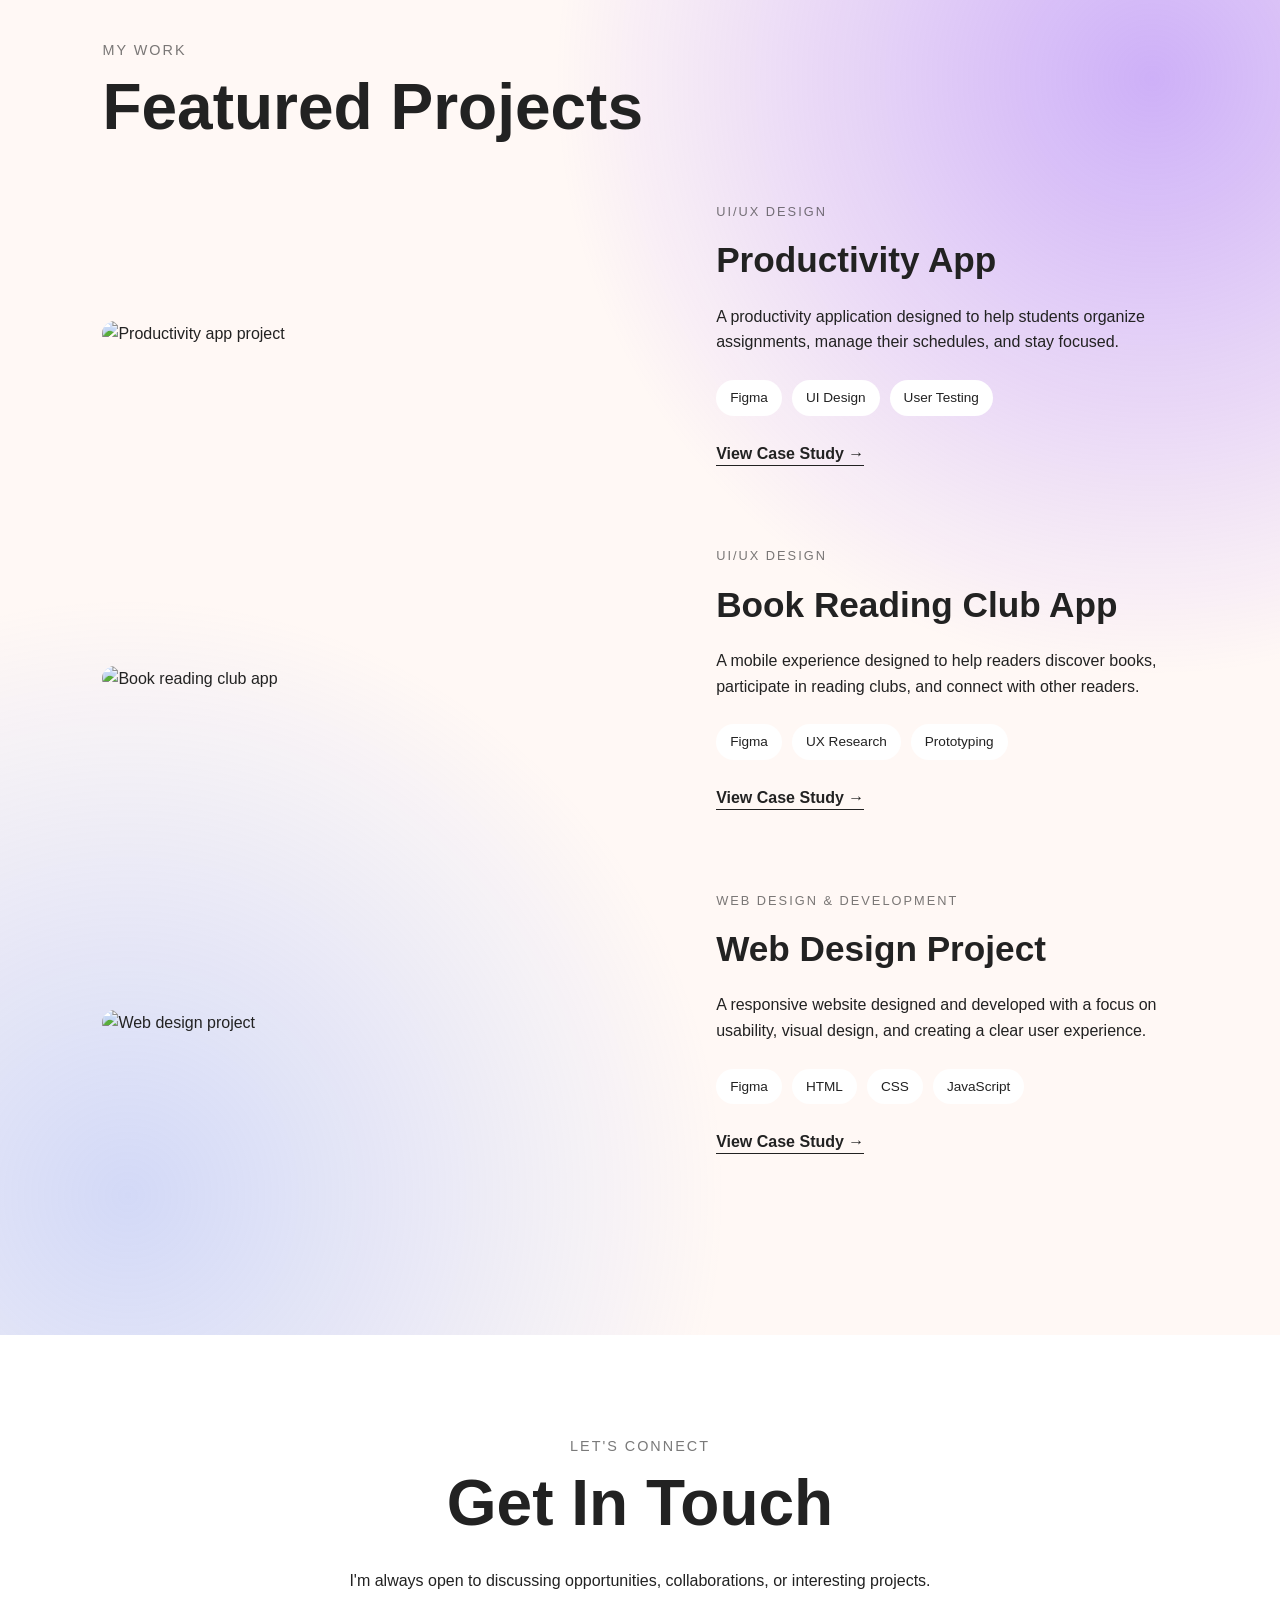
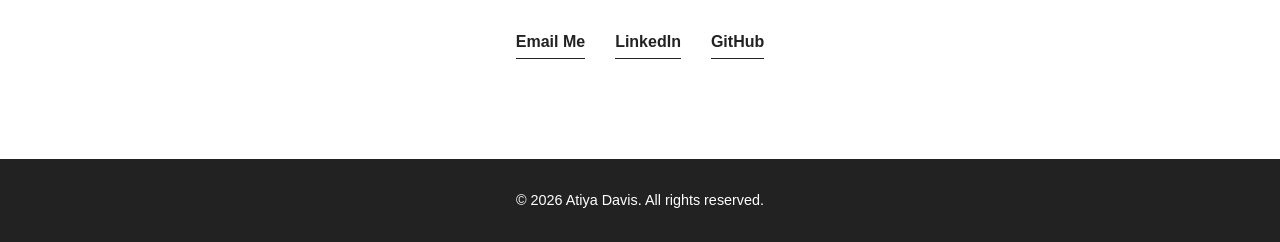
==== commit 493d8ef2: "Update Portfolio" ====
--- a/index.html
+++ b/index.html
@@ -134,9 +134,9 @@
                 <h2>Featured Projects</h2>
             </div>
 
-
-            <!-- PROJECT 1 -->
+ <!-- PROJECT 1 -->
             <article class="project-card fade-in">
+
 
                 <div class="project-image">
                     <img
@@ -145,21 +145,26 @@
                     >
                 </div>
 
+
                 <div class="project-info">
+
 
                     <p class="project-category">
                         UI/UX Design
                     </p>
+
 
                     <h3>
                         Productivity App
                     </h3>
 
+
                     <p>
                         A productivity application designed to help
                         students organize assignments, manage their
                         schedules, and stay focused.
                     </p>
+
 
                     <div class="project-tools">
                         <span>Figma</span>
@@ -167,17 +172,23 @@
                         <span>User Testing</span>
                     </div>
 
+
                     <a href="#" class="project-link">
                         View Case Study →
                     </a>
 
-                </div>
+
+                </div>
+
 
             </article>
+
+
 
 
             <!-- PROJECT 2 -->
             <article class="project-card">
+
 
                 <div class="project-image">
                     <img
@@ -186,21 +197,26 @@
                     >
                 </div>
 
+
                 <div class="project-info">
+
 
                     <p class="project-category">
                         UI/UX Design
                     </p>
+
 
                     <h3>
                         Book Reading Club App
                     </h3>
 
+
                     <p>
                         A mobile experience designed to help readers
                         discover books, participate in reading clubs,
                         and connect with other readers.
                     </p>
+
 
                     <div class="project-tools">
                         <span>Figma</span>
@@ -208,13 +224,18 @@
                         <span>Prototyping</span>
                     </div>
 
+
                     <a href="#" class="project-link">
                         View Case Study →
                     </a>
 
-                </div>
+
+                </div>
+
 
             </article>
+
+
 
 
             <!-- PROJECT 3 -->
@@ -223,30 +244,38 @@
     class="project-card"
 >
 
+
     <div class="project-image">
+
 
         <img
             src="images/web-project.png"
             alt="Web design project"
         >
 
+
     </div>
 
+
     <div class="project-info">
+
 
         <p class="project-category">
             Web Design & Development
         </p>
 
+
         <h3>
             Web Design Project
         </h3>
+
 
         <p>
             A responsive website designed and developed
             with a focus on usability, visual design,
             and creating a clear user experience.
         </p>
+
 
         <div class="project-tools">
             <span>Figma</span>
@@ -255,17 +284,24 @@
             <span>JavaScript</span>
         </div>
 
+
         <span class="project-link">
             View Case Study →
         </span>
 
+
     </div>
 
+
 </a>
 
+
         </section>
 
 
+
+
+       
 
         <!-- =========================
              CONTACT SECTION
--- a/style.css
+++ b/style.css
@@ -109,7 +109,7 @@
 
 .logo {
     font-size: 1.5rem;
-    font-weight: 700;
+    font-weight: 600;
     font-family: fraunces, serif;
 }
 
@@ -142,12 +142,12 @@
     background:
         radial-gradient(
             circle at 90% 10%,
-            rgba(238, 190, 215, 0.45),
+            rgba(245, 106, 178, 0.45),
             transparent 35%
         ),
         radial-gradient(
             circle at 10% 90%,
-            rgba(255, 194, 160, 0.35),
+            rgba(250, 155, 104, 0.35),
             transparent 35%
         ),
         #fff8f5;
@@ -184,6 +184,7 @@
 .hero-description {
     max-width: 650px;
     font-size: 1.1rem;
+    font-family: outfit, sans-serif;
     color: #7A5F7F;
     margin-bottom: 35px;
 }
@@ -293,12 +294,12 @@
     background:
         radial-gradient(
             circle at 90% 10%,
-            rgba(207, 190, 238, 0.45),
+            rgba(146, 89, 252, 0.45),
             transparent 35%
         ),
         radial-gradient(
             circle at 10% 90%,
-            rgba(160, 185, 255, 0.35),
+            rgba(129, 161, 252, 0.35),
             transparent 35%
         ),
         #fff8f5;
@@ -714,4 +715,25 @@
         padding: 60px 6%;
     }
 
-}+}
+
+/* =========================================
+   PROJECT CAROUSEL
+========================================= */
+
+.projects-carousel {
+    max-width: 1200px;
+    margin: 0 auto;
+    overflow: hidden;
+}
+
+.projects-track {
+    display: flex;
+    transition: transform 0.5s ease-in-out;
+}
+
+.projects-track .project-card {
+    min-width: 100%;
+    margin: 0;
+    flex-shrink: 0;
+}
